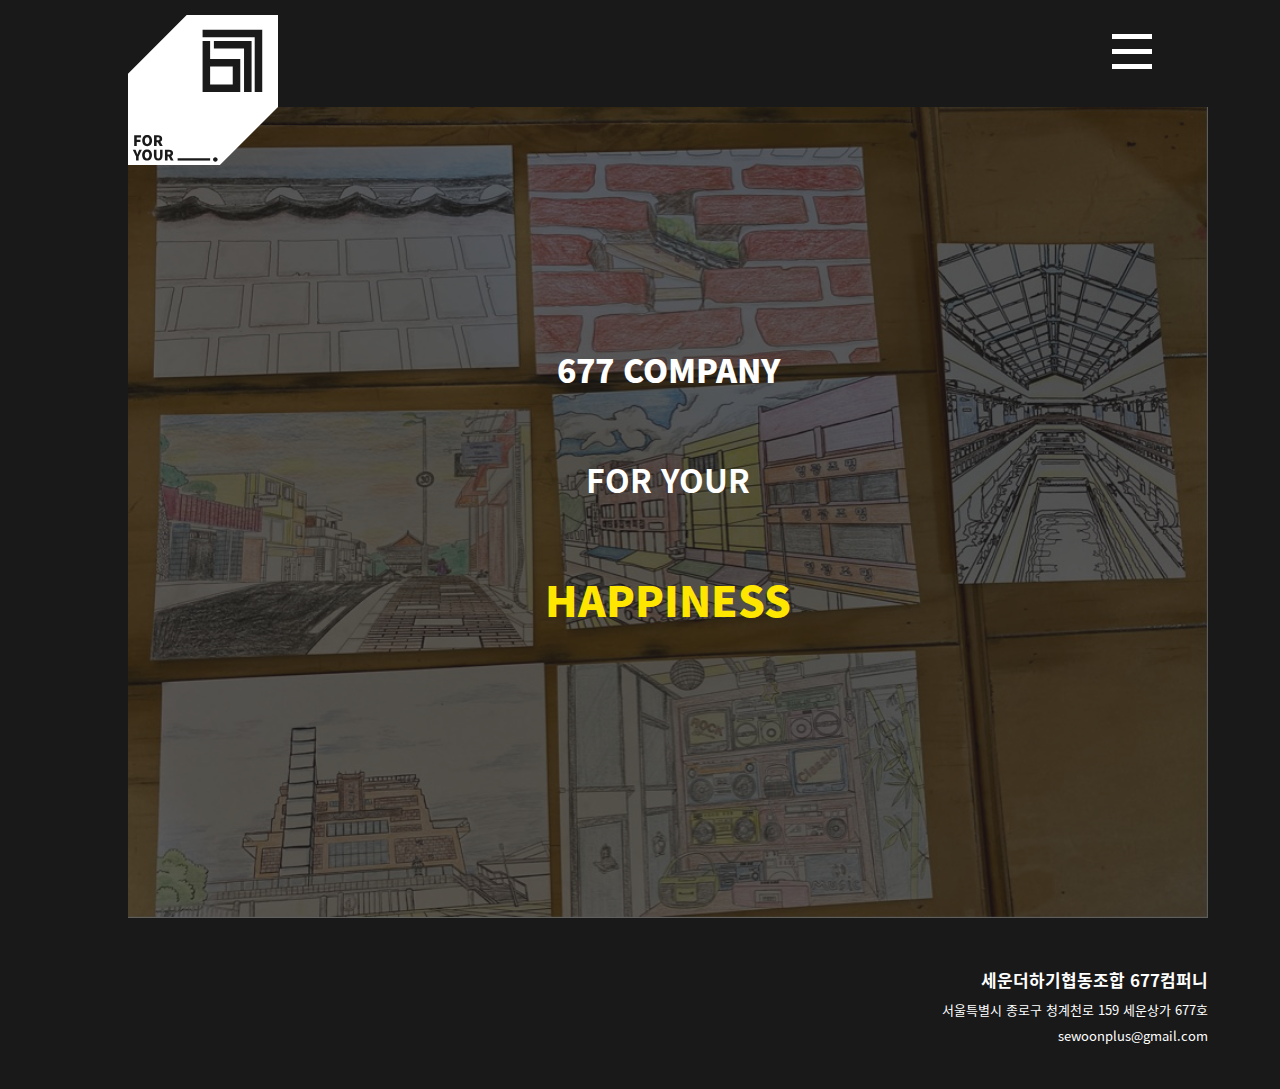
==== main/main.html @ e8287c08 "1st" ====
<!DOCTYPE html>
<html lang="ko">
<head>
    <meta charset="utf-8">
    <meta name="viewport" content="width=device-width, inital-scale=1.0">
    <title> 677 COMPANY </title>
    <link rel="icon" href="../assets/images/favicon.ico">
    <link rel="apple-touch-icon" href="../assets/images/apple-ico.png">
    <link rel="shortcut icon" href="../assets/images/android-ico.png">
    <link rel="stylesheet" href="../assets/css/style.css">
    <!--[if lt IE 9]>
        <script src="../assets/js/html5shiv.min.js"></script>
    <![endif]-->
    <script src="../assets/js/jquery-1.12.4.min.js"></script>
    <script src="../assets/js/jquery.easing.min.js"></script>
    <script src="../assets/js/common.js"></script>
    <script src="../assets/js/main.js"></script>
</head>
<body>
    <div id="skip">
        <a href="#CONTENT">본문 바로가기</a>
    </div>
    <div id="wrap">
        <header id="HEADER">
            <h1 id="HEADLOGO"><a href="../main/main.html"><img src="../assets/images/common/logo.svg" alt="로고"></a></h1>
            <button type="button" id="HAMBURGER">
                <span class="sr-only">메뉴 열기</span>
                <span class="line top"></span>
                <span class="line mid"></span>
                <span class="line btm"></span>
            </button>
            <div class="gnb-bg"></div>
            <nav id="GNB">
                <h2 class="sr-only">주메뉴</h2>
                <ul class="gnb-menu">
                    <li><a data-link="first" href="../about/about.html">ABOUT</a></li>
                    <li><a href="../project/project.html">PROJECT</a></li>
                    <li><a data-link="last" href="../contact/contact.html">CONTACT</a></li>
                </ul>
            </nav>
        </header>

        <section id="CONTENT" class="main-content1">
            <video class="main-video" tabindex="-1" loop preload="auto" autoplay muted poster="../assets/images/main/video-poster.jpg">
                <source src="../assets/videos/main-video.mp4" type="video/mp4">
                <source src="assets/videos/idx_bg.ogv" type="video/ogg">
                <source src="assets/videos/idx_bg.webm" type="video/webm">
            </video>
            <div class="main-intro">
                <h3>677 COMPANY</h3>
                <p>FOR YOUR</p>
                <div class="main-value">HAPPINESS</div>
            </div>
        </section>
        <section class="main-content2">

        </section>

        <footer id="FOOTER">
            <p>세운더하기협동조합 677컴퍼니</p>
            <address>서울특별시 종로구 청계천로 159 세운상가 677호</address>
            <a href="mailto:sewoonplus@gmail.com">sewoonplus@gmail.com</a>
        </footer>
    </div>
</body>
</html>
---- assets/css/style.css ----
@charset "UTF-8";
@font-face {
  font-family: NotoS;
  font-weight: 400;
  src: url(../fonts/NotoSansKR-Regular.eot);
  src: local("★"), url(../fonts/NotoSansKR-Regular.woff2) format("woff2"), url(../fonts/NotoSansKR-Regular.woff) format("woff"), url(../fonts/NotoSansKR-Regular.otf) format("opentype"); }
@font-face {
  font-family: NotoS;
  font-weight: 500;
  src: url(../fonts/NotoSansKR-Medium.eot);
  src: local("★"), url(../fonts/NotoSansKR-Medium.woff2) format("woff2"), url(../fonts/NotoSansKR-Medium.woff) format("woff"), url(../fonts/NotoSansKR-Medium.otf) format("opentype"); }
@font-face {
  font-family: NotoS;
  font-weight: 700;
  src: url(../fonts/NotoSansKR-Bold.eot);
  src: local("★"), url(../fonts/NotoSansKR-Bold.woff2) format("woff2"), url(../fonts/NotoSansKR-Bold.woff) format("woff"), url(../fonts/NotoSansKR-Bold.otf) format("opentype"); }
@font-face {
  font-family: NotoS;
  font-weight: 900;
  src: url(../fonts/NotoSansKR-Black.eot);
  src: local("★"), url(../fonts/NotoSansKR-Black.woff2) format("woff2"), url(../fonts/NotoSansKR-Black.woff) format("woff"), url(../fonts/NotoSansKR-Black.otf) format("opentype"); }
body, h1, h2, h3, h4, ul, p {
  margin: 0;
  padding: 0; }

h1, h2, h3, h4 {
  font-size: 100%;
  font-weight: 400; }

ul {
  list-style: none; }

a:link, a:visited, a:hover, a:active {
  text-decoration: none;
  color: inherit; }

img {
  vertical-align: top;
  border: none;
  max-width: 100%; }

button {
  border: none;
  background: none;
  cursor: pointer;
  font-family: inherit;
  font-size: inherit;
  color: inherit; }

address {
  font-style: normal; }

header, nav, section, article, address, footer {
  display: block; }

.clearfix:after {
  content: "";
  display: block;
  clear: both; }

.sr-only {
  position: absolute;
  top: 0;
  left: -9999px; }

body {
  font-family: NotoS;
  font-size: 15px;
  font-weight: 400;
  line-height: 1.3;
  color: #fff;
  background: #191919;
  word-break: keep-all; }
  body #wrap {
    width: 80%;
    margin: 0 10%;
    min-width: 1080px; }

a:focus, button:focus {
  outline: 3px solid #ffe600;
  z-index: 1500; }

/* common */
#skip a {
  position: fixed;
  top: 30px;
  left: -9999px;
  z-index: 3000; }

#skip a:focus {
  left: 0;
  width: 350px;
  height: 100px;
  line-height: 100px;
  padding-right: 15px;
  text-align: right;
  background: #ffe600;
  color: #191919;
  font-size: 30px;
  font-weight: 900; }

/* header */
#HEADER {
  position: fixed;
  top: 0;
  left: 0;
  width: 100%;
  height: 107px;
  z-index: 1000; }
  #HEADER #HAMBURGER {
    position: fixed;
    top: 34px;
    right: 10%;
    width: 40px;
    height: 35px;
    z-index: 1020; }
    #HEADER #HAMBURGER .line {
      -webkit-transition: all 0.7s;
      -moz-transition: all 0.7s;
      -o-transition: all 0.7s;
      transition: all 0.7s;
      position: absolute;
      width: 100%;
      height: 5px;
      background: #fff;
      left: 0; }
      #HEADER #HAMBURGER .line.top {
        top: 0; }
      #HEADER #HAMBURGER .line.mid {
        top: 15px; }
      #HEADER #HAMBURGER .line.btm {
        top: 30px; }
    #HEADER #HAMBURGER.activate .line {
      background: #191919; }
    #HEADER #HAMBURGER.activate .top {
      -webkit-transform: rotate(-45deg);
      -moz-transform: rotate(-45deg);
      -o-transform: rotate(-45deg);
      -ms-transform: rotate(-45deg);
      transform: rotate(-45deg);
      top: 15px; }
    #HEADER #HAMBURGER.activate .mid {
      opacity: 0; }
    #HEADER #HAMBURGER.activate .btm {
      -webkit-transform: rotate(45deg);
      -moz-transform: rotate(45deg);
      -o-transform: rotate(45deg);
      -ms-transform: rotate(45deg);
      transform: rotate(45deg);
      top: 15px; }
  #HEADER .gnb-bg {
    visibility: hidden;
    position: fixed;
    top: 0;
    left: 0;
    width: 100%;
    height: 100%;
    background: #191919;
    opacity: 0.5; }
  #HEADER #GNB {
    visibility: hidden;
    position: fixed;
    top: 0;
    right: 0;
    width: 100%;
    height: 100%;
    overflow-y: auto;
    z-index: 1010; }
    #HEADER #GNB .gnb-menu {
      position: absolute;
      top: 0;
      right: 0;
      height: 100%;
      width: 30%;
      background: #fff; }
      #HEADER #GNB .gnb-menu li {
        color: #191919;
        position: absolute;
        top: 30%;
        left: 30px;
        font-size: 30px;
        font-weight: 900; }
        #HEADER #GNB .gnb-menu li:nth-child(2) {
          margin-top: 120px; }
        #HEADER #GNB .gnb-menu li:nth-child(3) {
          margin-top: 240px; }
        #HEADER #GNB .gnb-menu li a {
          -webkit-transition: all 0.5s;
          -moz-transition: all 0.5s;
          -o-transition: all 0.5s;
          transition: all 0.5s;
          display: block;
          padding-left: 15px;
          width: 160px;
          height: 50px;
          line-height: 50px; }
          #HEADER #GNB .gnb-menu li a:hover, #HEADER #GNB .gnb-menu li a:focus {
            letter-spacing: 15px; }
  #HEADER #HEADLOGO {
    position: absolute;
    top: 15px;
    left: 10%;
    width: 150px;
    height: auto; }
    #HEADER #HEADLOGO a {
      display: block; }
      #HEADER #HEADLOGO a img {
        display: block; }

/* footer */
#FOOTER {
  margin: 40px 0;
  font-size: 13px;
  text-align: right;
  line-height: 2; }
  #FOOTER p {
    font-size: 17px;
    font-weight: 700; }

/* intro */
.index-bg-icon {
  opacity: 0.05;
  z-index: -1;
  position: fixed;
  top: 0;
  left: 0;
  margin-left: 25vw;
  width: 50vw;
  min-width: 100vh;
  height: auto; }

.index-box {
  margin-top: 50px; }
  .index-box p {
    font-size: 9.5em;
    font-weight: 900; }
    .index-box p:first-child {
      font-size: 12em; }
  .index-box .index-square {
    display: inline-block;
    margin-top: 150px;
    width: 900px;
    height: 30px;
    background: #fff; }
    .index-box .index-square:hover {
      background-color: #ffe600; }
  .index-box .index-circle {
    -webkit-border-radius: 50%;
    -moz-border-radius: 50%;
    border-radius: 50%;
    display: inline-block;
    margin-top: 150px;
    margin-left: 50px;
    width: 50px;
    height: 50px;
    background: #fff; }
    .index-box .index-circle:hover {
      background-color: #ffe600; }
  .index-box a {
    position: fixed;
    bottom: 80px;
    right: 80px;
    width: 200px;
    height: 80px;
    line-height: 80px;
    font-size: 50px;
    font-weight: 700;
    text-align: center; }
    .index-box a:hover, .index-box a:focus {
      color: #ffe600; }

/* main */
.main-content1 {
  margin-top: 107px;
  position: relative;
  text-align: center; }
  .main-content1 video {
    width: 100%;
    height: auto;
    z-index: -1;
    opacity: 0.3; }
  .main-content1 .main-intro {
    position: absolute;
    top: 50%;
    left: 0;
    margin-top: -200px;
    width: 100%;
    height: 350px; }
    .main-content1 .main-intro h3 {
      width: 100%;
      height: 110px;
      line-height: 110px;
      font-size: 2.5vw;
      font-weight: 900; }
    .main-content1 .main-intro p {
      width: 100%;
      height: 110px;
      line-height: 110px;
      font-size: 2.5vw;
      font-weight: 700; }
    .main-content1 .main-intro .main-value {
      width: 100%;
      height: 130px;
      line-height: 130px;
      font-size: 3.3vw;
      font-weight: 900;
      color: #ffe600; }

/*# sourceMappingURL=style.css.map */
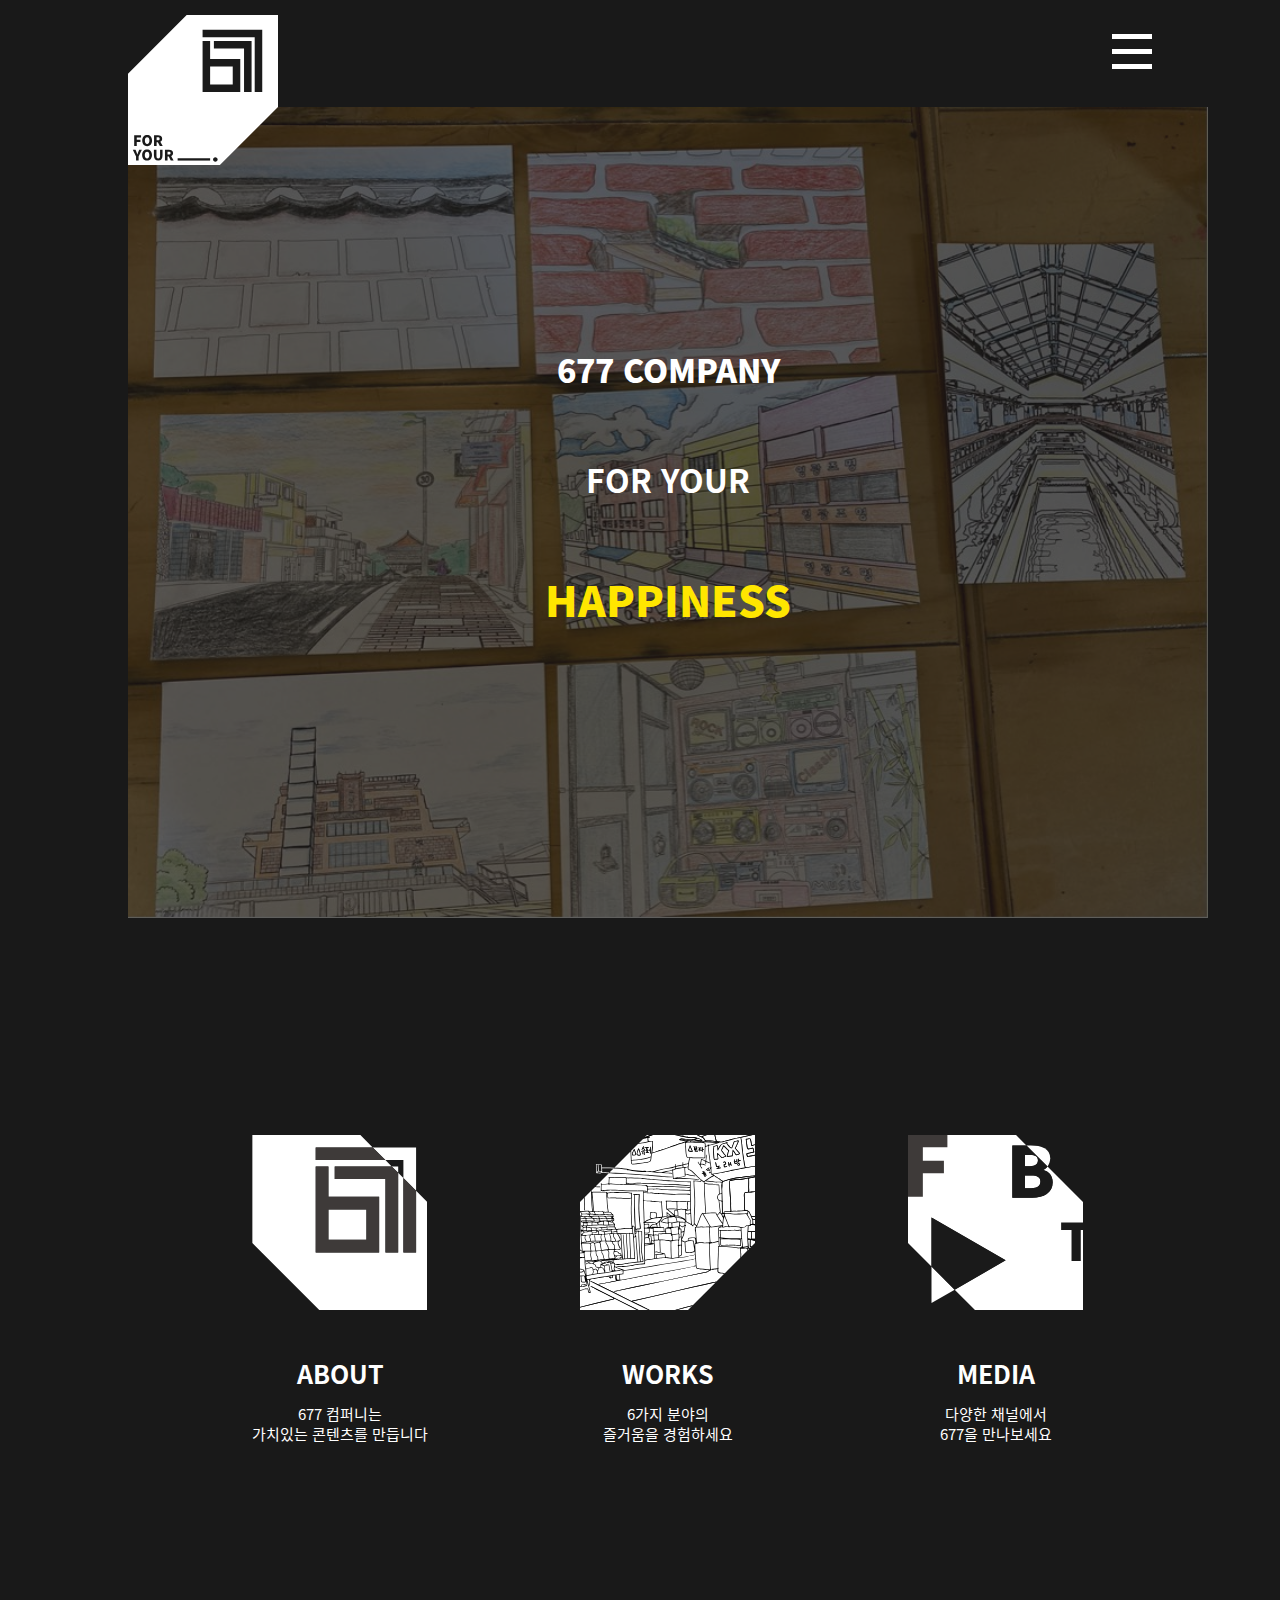
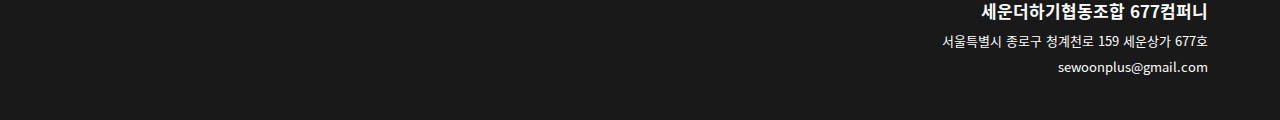
==== commit 9f8d46ee: "main fin" ====
--- a/main/main.html
+++ b/main/main.html
@@ -33,9 +33,9 @@
             <nav id="GNB">
                 <h2 class="sr-only">주메뉴</h2>
                 <ul class="gnb-menu">
-                    <li><a data-link="first" href="../about/about.html">ABOUT</a></li>
-                    <li><a href="../project/project.html">PROJECT</a></li>
-                    <li><a data-link="last" href="../contact/contact.html">CONTACT</a></li>
+                    <li><a data-link="first" href="../about/about.html">WHO <br>WE ARE</a></li>
+                    <li><a href="../works/works.html">WHAT <br>WE DO</a></li>
+                    <li><a data-link="last" href="../contact/contact.html">WHERE <br>WE MEET</a></li>
                 </ul>
             </nav>
         </header>
@@ -53,7 +53,22 @@
             </div>
         </section>
         <section class="main-content2">
-
+            <h2 class="sr-only">677소개</h2>
+            <a href="../about/about.html" class="main-about">
+                <div class="main-icon about"></div>
+                <h3>ABOUT</h3>
+                <p class="main-icon-alt">677 컴퍼니는 <br>가치있는 콘텐츠를 만듭니다</p>
+            </a>
+            <a href="../works/works.html" class="main-works">
+                <div class="main-icon works"></div>
+                <h3>WORKS</h3>
+                <p class="main-icon-alt">6가지 분야의 <br>즐거움을 경험하세요</p>
+            </a>
+            <a href="/contact/contact.html" class="main-media">
+                <div class="main-icon media"></div>
+                <h3>MEDIA</h3>
+                <p class="main-icon-alt">다양한 채널에서 <br>677을 만나보세요</p>
+            </a>
         </section>
 
         <footer id="FOOTER">
--- a/assets/css/style.css
+++ b/assets/css/style.css
@@ -169,21 +169,21 @@
     #HEADER #GNB .gnb-menu {
       position: absolute;
       top: 0;
+      bottom: 0;
       right: 0;
-      height: 100%;
       width: 30%;
       background: #fff; }
       #HEADER #GNB .gnb-menu li {
         color: #191919;
         position: absolute;
-        top: 30%;
+        top: 20%;
         left: 30px;
         font-size: 30px;
         font-weight: 900; }
         #HEADER #GNB .gnb-menu li:nth-child(2) {
-          margin-top: 120px; }
+          margin-top: 160px; }
         #HEADER #GNB .gnb-menu li:nth-child(3) {
-          margin-top: 240px; }
+          margin-top: 320px; }
         #HEADER #GNB .gnb-menu li a {
           -webkit-transition: all 0.5s;
           -moz-transition: all 0.5s;
@@ -191,8 +191,8 @@
           transition: all 0.5s;
           display: block;
           padding-left: 15px;
-          width: 160px;
-          height: 50px;
+          width: 250px;
+          height: 100px;
           line-height: 50px; }
           #HEADER #GNB .gnb-menu li a:hover, #HEADER #GNB .gnb-menu li a:focus {
             letter-spacing: 15px; }
@@ -306,4 +306,36 @@
       font-weight: 900;
       color: #ffe600; }
 
+.main-content2 {
+  margin: 200px 0 150px;
+  text-align: center; }
+  .main-content2 .main-about, .main-content2 .main-works, .main-content2 .main-media {
+    width: 20%;
+    margin: 0 5%;
+    display: inline-block; }
+    .main-content2 .main-about h3, .main-content2 .main-works h3, .main-content2 .main-media h3 {
+      font-weight: 700;
+      font-size: 25px;
+      margin-bottom: 15px; }
+  .main-content2 .main-icon {
+    -webkit-transition: all 0.5s;
+    -moz-transition: all 0.5s;
+    -o-transition: all 0.5s;
+    transition: all 0.5s;
+    width: 100%;
+    height: 200px;
+    margin-bottom: 35px; }
+    .main-content2 .main-icon.about {
+      background: url(../images/main/about-bk.svg) center no-repeat; }
+      .main-content2 .main-icon.about:hover, .main-content2 .main-icon.about:focus {
+        background-image: url(../images/main/about-c.svg); }
+    .main-content2 .main-icon.works {
+      background: url(../images/main/work-bk.svg) center no-repeat; }
+      .main-content2 .main-icon.works:hover, .main-content2 .main-icon.works:focus {
+        background-image: url(../images/main/work-c.svg); }
+    .main-content2 .main-icon.media {
+      background: url(../images/main/media-bk.svg) center no-repeat; }
+      .main-content2 .main-icon.media:hover, .main-content2 .main-icon.media:focus {
+        background-image: url(../images/main/media-c.svg); }
+
 /*# sourceMappingURL=style.css.map */
